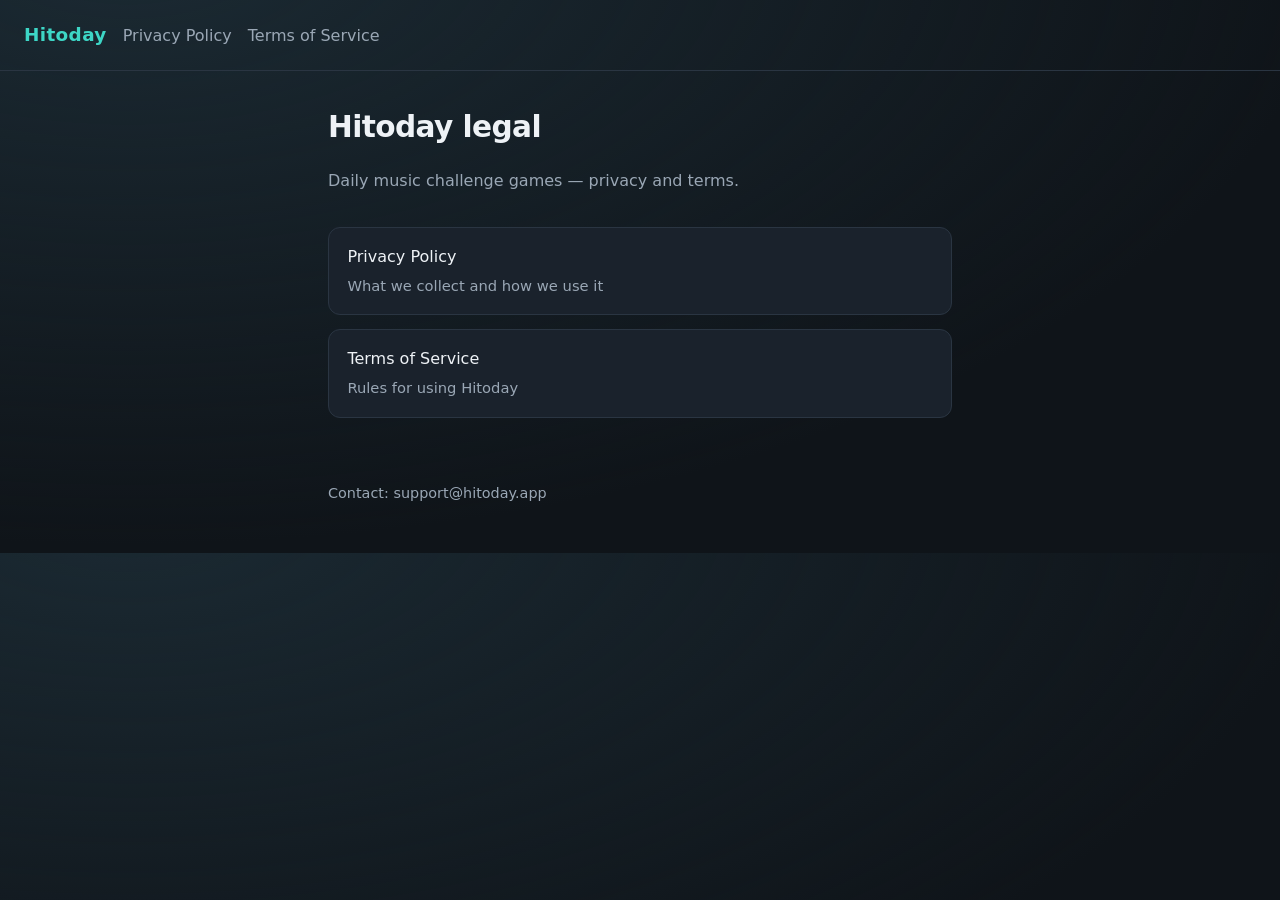
==== index.html @ 27cd1dee "Add Hitoday privacy and terms GitHub Pages site. Co-authored-by: Cursor <cursoragent@cursor.com>" ====
<!DOCTYPE html>
<html lang="en">
  <head>
    <meta charset="utf-8" />
    <meta name="viewport" content="width=device-width, initial-scale=1" />
    <title>Hitoday — Legal</title>
    <meta
      name="description"
      content="Privacy Policy and Terms of Service for Hitoday: Daily Music Games."
    />
    <link rel="stylesheet" href="styles.css" />
  </head>
  <body>
    <header>
      <a class="brand" href="index.html">Hitoday</a>
      <nav>
        <a href="privacy.html">Privacy Policy</a>
        <a href="terms.html">Terms of Service</a>
      </nav>
    </header>
    <main>
      <h1>Hitoday legal</h1>
      <p class="updated">Daily music challenge games — privacy and terms.</p>
      <div class="home-links">
        <a href="privacy.html">
          Privacy Policy
          <span>What we collect and how we use it</span>
        </a>
        <a href="terms.html">
          Terms of Service
          <span>Rules for using Hitoday</span>
        </a>
      </div>
    </main>
    <footer>Contact: support@hitoday.app</footer>
  </body>
</html>
---- styles.css ----
:root {
  --bg: #0f1419;
  --surface: #1a222c;
  --text: #eef2f6;
  --muted: #9aa7b5;
  --accent: #3dd6c6;
  --link: #7ee0d4;
}

* {
  box-sizing: border-box;
}

body {
  margin: 0;
  font-family: "Segoe UI", system-ui, -apple-system, sans-serif;
  background: radial-gradient(1200px 600px at 10% -10%, #1b2a33, transparent),
    var(--bg);
  color: var(--text);
  line-height: 1.65;
}

a {
  color: var(--link);
}

header {
  padding: 1.25rem 1.5rem;
  border-bottom: 1px solid #2a3542;
  display: flex;
  gap: 1rem;
  align-items: baseline;
  flex-wrap: wrap;
}

header .brand {
  font-weight: 700;
  letter-spacing: 0.02em;
  color: var(--accent);
  text-decoration: none;
  font-size: 1.15rem;
}

header nav {
  display: flex;
  gap: 1rem;
  flex-wrap: wrap;
}

header nav a {
  text-decoration: none;
  color: var(--muted);
}

header nav a:hover,
header nav a[aria-current="page"] {
  color: var(--text);
}

main {
  max-width: 42rem;
  margin: 0 auto;
  padding: 2rem 1.5rem 4rem;
}

h1 {
  font-size: 1.85rem;
  margin: 0 0 0.35rem;
  letter-spacing: -0.02em;
}

.updated {
  color: var(--muted);
  margin-bottom: 2rem;
}

h2 {
  font-size: 1.15rem;
  margin: 2rem 0 0.6rem;
}

ul {
  padding-left: 1.2rem;
}

li {
  margin: 0.35rem 0;
}

.card {
  background: var(--surface);
  border: 1px solid #2a3542;
  border-radius: 12px;
  padding: 1.25rem 1.35rem;
  margin-top: 1.5rem;
}

.card h2 {
  margin-top: 0;
}

.home-links {
  display: grid;
  gap: 0.85rem;
  margin-top: 1.5rem;
}

.home-links a {
  display: block;
  text-decoration: none;
  background: var(--surface);
  border: 1px solid #2a3542;
  border-radius: 12px;
  padding: 1rem 1.15rem;
  color: var(--text);
}

.home-links a:hover {
  border-color: var(--accent);
}

.home-links span {
  display: block;
  color: var(--muted);
  font-size: 0.92rem;
  margin-top: 0.25rem;
}

footer {
  max-width: 42rem;
  margin: 0 auto;
  padding: 0 1.5rem 3rem;
  color: var(--muted);
  font-size: 0.9rem;
}
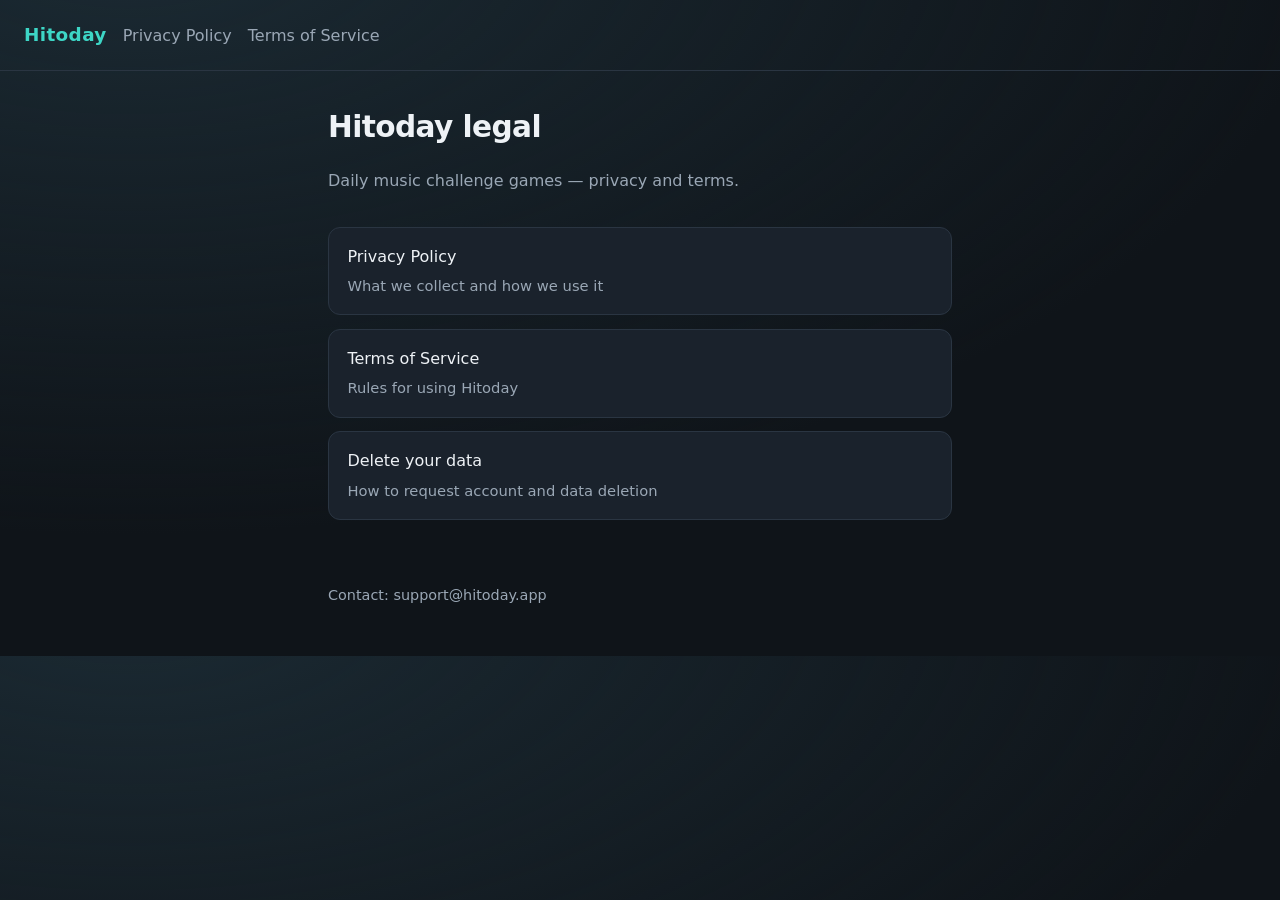
==== commit 0266916c: "Add SongQuest data deletion page for Google Play. Co-authored-by: Cursor <cursoragent@cursor.com>" ====
--- a/index.html
+++ b/index.html
@@ -30,6 +30,10 @@
           Terms of Service
           <span>Rules for using Hitoday</span>
         </a>
+        <a href="delete.html">
+          Delete your data
+          <span>How to request account and data deletion</span>
+        </a>
       </div>
     </main>
     <footer>Contact: support@hitoday.app</footer>
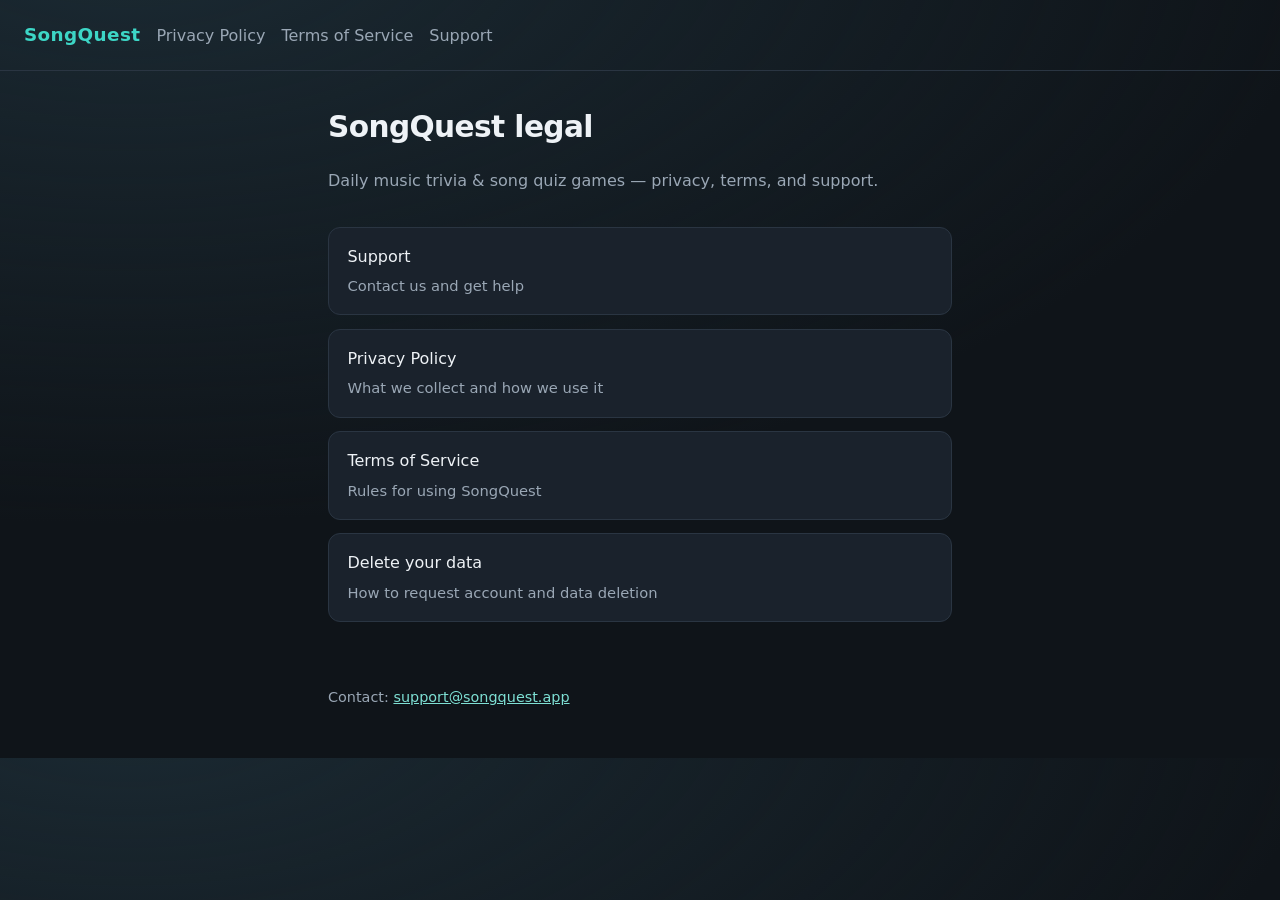
==== commit 6d6fd53a: "Add SongQuest support page and rebrand legal site. Co-authored-by: Cursor <cursoragent@cursor.com>" ====
--- a/index.html
+++ b/index.html
@@ -3,32 +3,37 @@
   <head>
     <meta charset="utf-8" />
     <meta name="viewport" content="width=device-width, initial-scale=1" />
-    <title>Hitoday — Legal</title>
+    <title>SongQuest — Legal</title>
     <meta
       name="description"
-      content="Privacy Policy and Terms of Service for Hitoday: Daily Music Games."
+      content="Privacy Policy, Terms of Service, and Support for SongQuest: Music daily games."
     />
     <link rel="stylesheet" href="styles.css" />
   </head>
   <body>
     <header>
-      <a class="brand" href="index.html">Hitoday</a>
+      <a class="brand" href="index.html">SongQuest</a>
       <nav>
         <a href="privacy.html">Privacy Policy</a>
         <a href="terms.html">Terms of Service</a>
+        <a href="support.html">Support</a>
       </nav>
     </header>
     <main>
-      <h1>Hitoday legal</h1>
-      <p class="updated">Daily music challenge games — privacy and terms.</p>
+      <h1>SongQuest legal</h1>
+      <p class="updated">Daily music trivia & song quiz games — privacy, terms, and support.</p>
       <div class="home-links">
+        <a href="support.html">
+          Support
+          <span>Contact us and get help</span>
+        </a>
         <a href="privacy.html">
           Privacy Policy
           <span>What we collect and how we use it</span>
         </a>
         <a href="terms.html">
           Terms of Service
-          <span>Rules for using Hitoday</span>
+          <span>Rules for using SongQuest</span>
         </a>
         <a href="delete.html">
           Delete your data
@@ -36,6 +41,6 @@
         </a>
       </div>
     </main>
-    <footer>Contact: support@hitoday.app</footer>
+    <footer>Contact: <a href="mailto:support@songquest.app">support@songquest.app</a></footer>
   </body>
 </html>
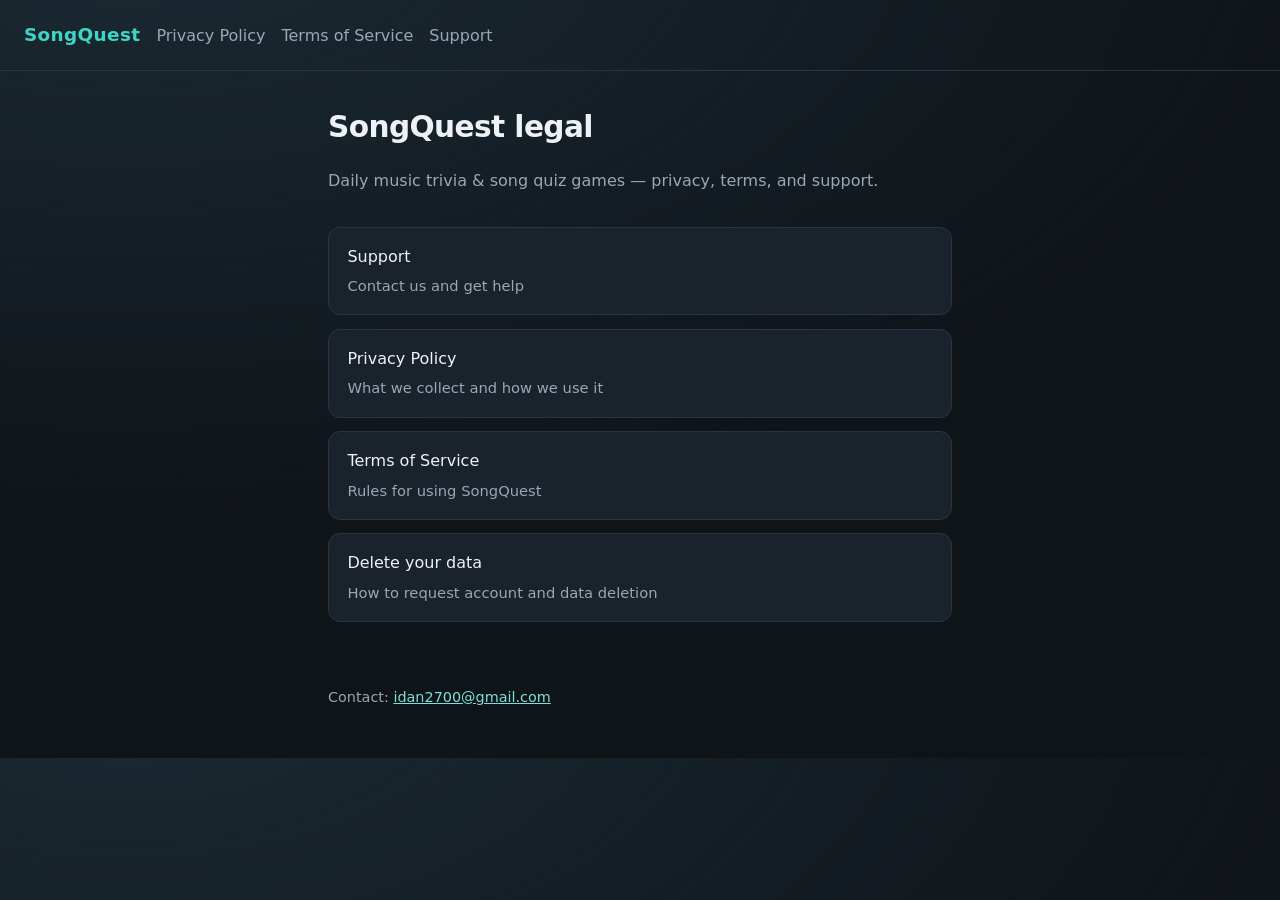
==== commit 5f2f3ea6: "Use idan2700@gmail.com as SongQuest support contact. Co-authored-by: Cursor <cursoragent@cursor.com>" ====
--- a/index.html
+++ b/index.html
@@ -41,6 +41,6 @@
         </a>
       </div>
     </main>
-    <footer>Contact: <a href="mailto:support@songquest.app">support@songquest.app</a></footer>
+    <footer>Contact: <a href="mailto:idan2700@gmail.com">idan2700@gmail.com</a></footer>
   </body>
 </html>
